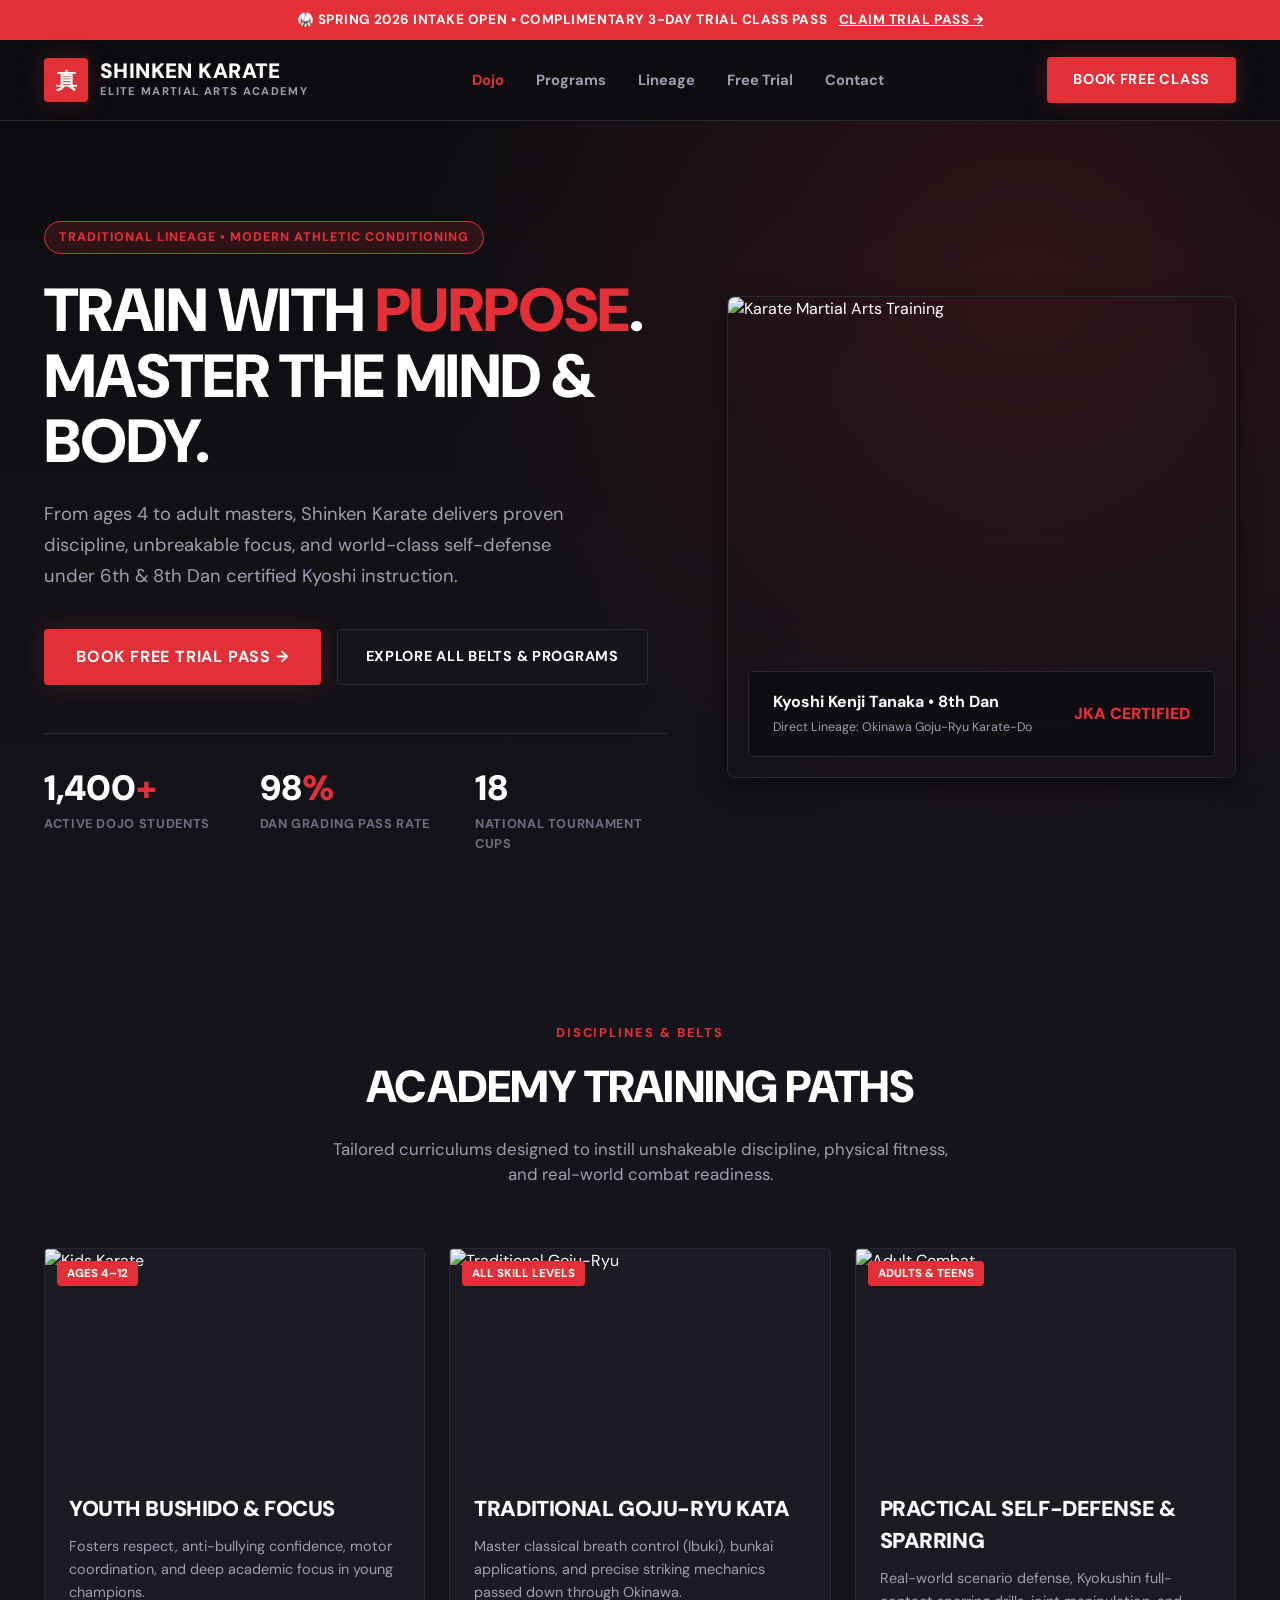
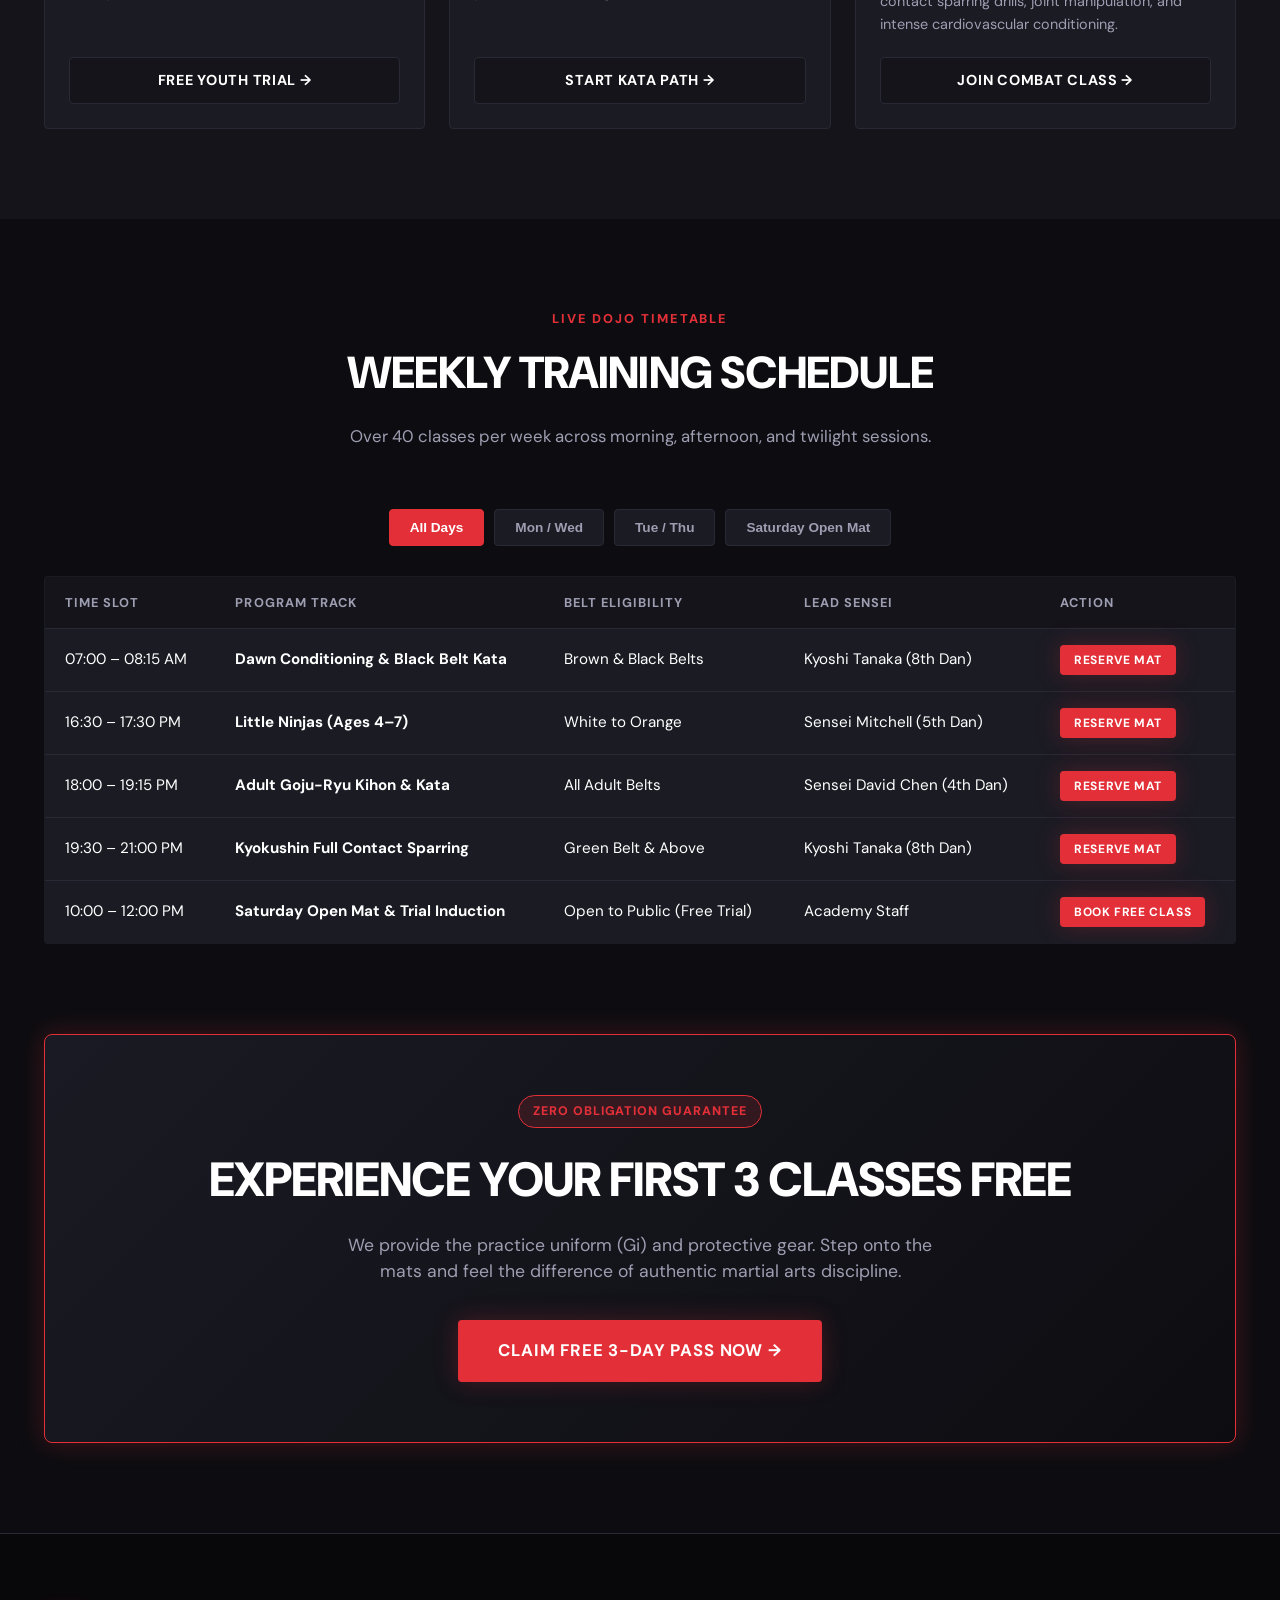
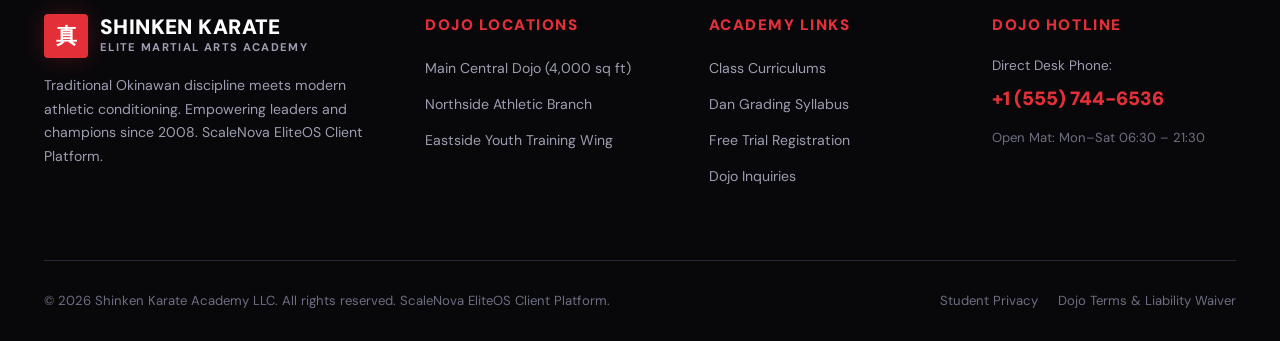
==== index.html @ 0f867ace "feat: initial release of scalenova-demo-08-shinken-martialarts" ====
<!DOCTYPE html>
<html lang="en">
<head>
  <meta charset="UTF-8">
  <meta name="viewport" content="width=device-width, initial-scale=1.0">
  <title>Shinken Karate Academy — Elite Martial Arts, Dojo & Self-Defense</title>
  <meta name="description" content="Train with purpose at Shinken Karate Academy. Expert coaching in Kids Karate, traditional Goju-Ryu kata, and Kyokushin combat conditioning. Built on ScaleNova EliteOS.">
  <link rel="icon" href="data:image/svg+xml,<svg xmlns='http://www.w3.org/2000/svg' viewBox='0 0 32 32'><rect width='32' height='32' fill='%23E33038'/><text x='16' y='22' font-family='sans-serif' font-size='18' font-weight='900' fill='%23FFFFFF' text-anchor='middle'>真</text></svg>">
  <link rel="stylesheet" href="src/styles/theme.css">
</head>
<body>

  <!-- Top Alert -->
  <div class="alert-bar">
    🥋 Spring 2026 Intake Open &bull; Complimentary 3-Day Trial Class Pass <a href="trial.html">Claim Trial Pass &rarr;</a>
  </div>

  <!-- Header -->
  <header class="site-header">
    <div class="container header-inner">
      <a href="index.html" class="brand">
        <div class="brand-badge">真</div>
        <div>
          <div class="brand-name">SHINKEN KARATE</div>
          <div class="brand-sub">Elite Martial Arts Academy</div>
        </div>
      </a>

      <nav>
        <ul class="nav-links">
          <li><a href="index.html" class="nav-link active">Dojo</a></li>
          <li><a href="programs.html" class="nav-link">Programs</a></li>
          <li><a href="about.html" class="nav-link">Lineage</a></li>
          <li><a href="trial.html" class="nav-link">Free Trial</a></li>
          <li><a href="contact.html" class="nav-link">Contact</a></li>
        </ul>
      </nav>

      <div>
        <a href="trial.html" class="btn btn-primary">Book Free Class</a>
      </div>
    </div>
  </header>

  <!-- Hero Section -->
  <section class="hero">
    <div class="container">
      <div class="hero-grid">
        <div>
          <span class="hero-tag">Traditional Lineage &bull; Modern Athletic Conditioning</span>
          <h1 class="hero-title">Train With <span>Purpose</span>. Master The Mind & Body.</h1>
          <p class="hero-lead">From ages 4 to adult masters, Shinken Karate delivers proven discipline, unbreakable focus, and world-class self-defense under 6th & 8th Dan certified Kyoshi instruction.</p>
          
          <div class="hero-cta">
            <a href="trial.html" class="btn btn-primary" style="padding:16px 32px; font-size:1rem;">Book Free Trial Pass &rarr;</a>
            <a href="programs.html" class="btn btn-outline" style="padding:16px 28px;">Explore All Belts & Programs</a>
          </div>

          <div class="hero-stats">
            <div>
              <div class="stat-val">1,400<span>+</span></div>
              <div class="stat-label">Active Dojo Students</div>
            </div>
            <div>
              <div class="stat-val">98<span>%</span></div>
              <div class="stat-label">Dan Grading Pass Rate</div>
            </div>
            <div>
              <div class="stat-val">18</div>
              <div class="stat-label">National Tournament Cups</div>
            </div>
          </div>
        </div>

        <div>
          <div class="hero-img-card">
            <img src="https://images.unsplash.com/photo-1555597673-b21d5c935865?auto=format&fit=crop&w=800&q=80" alt="Karate Martial Arts Training">
            <div class="hero-overlay-badge">
              <div>
                <strong style="color:#FFF; display:block;">Kyoshi Kenji Tanaka &bull; 8th Dan</strong>
                <span style="font-size:0.78rem; color:var(--text-muted);">Direct Lineage: Okinawa Goju-Ryu Karate-Do</span>
              </div>
              <span style="color:var(--color-crimson); font-weight:900;">JKA CERTIFIED</span>
            </div>
          </div>
        </div>
      </div>
    </div>
  </section>

  <!-- Programs -->
  <section class="section" style="background:var(--bg-secondary);">
    <div class="container">
      <div class="section-header">
        <span class="section-tag">Disciplines & Belts</span>
        <h2 class="section-title">Academy Training Paths</h2>
        <p class="section-desc">Tailored curriculums designed to instill unshakeable discipline, physical fitness, and real-world combat readiness.</p>
      </div>

      <div class="program-grid">
        <div class="program-card">
          <div class="program-thumb">
            <img src="https://images.unsplash.com/photo-1517838277536-f5f99be501cd?auto=format&fit=crop&w=600&q=80" alt="Kids Karate">
            <span class="program-badge">Ages 4–12</span>
          </div>
          <div class="program-body">
            <h3 class="program-title">Youth Bushido & Focus</h3>
            <p class="program-desc">Fosters respect, anti-bullying confidence, motor coordination, and deep academic focus in young champions.</p>
            <a href="trial.html?program=Youth+Bushido" class="btn btn-outline">Free Youth Trial &rarr;</a>
          </div>
        </div>

        <div class="program-card">
          <div class="program-thumb">
            <img src="https://images.unsplash.com/photo-1544367567-0f2fcb009e0b?auto=format&fit=crop&w=600&q=80" alt="Traditional Goju-Ryu">
            <span class="program-badge">All Skill Levels</span>
          </div>
          <div class="program-body">
            <h3 class="program-title">Traditional Goju-Ryu Kata</h3>
            <p class="program-desc">Master classical breath control (Ibuki), bunkai applications, and precise striking mechanics passed down through Okinawa.</p>
            <a href="trial.html?program=Traditional+Kata" class="btn btn-outline">Start Kata Path &rarr;</a>
          </div>
        </div>

        <div class="program-card">
          <div class="program-thumb">
            <img src="https://images.unsplash.com/photo-1517438322307-e67111335449?auto=format&fit=crop&w=600&q=80" alt="Adult Combat">
            <span class="program-badge">Adults & Teens</span>
          </div>
          <div class="program-body">
            <h3 class="program-title">Practical Self-Defense & Sparring</h3>
            <p class="program-desc">Real-world scenario defense, Kyokushin full-contact sparring drills, joint manipulation, and intense cardiovascular conditioning.</p>
            <a href="trial.html?program=Self+Defense" class="btn btn-outline">Join Combat Class &rarr;</a>
          </div>
        </div>
      </div>
    </div>
  </section>

  <!-- Interactive Class Schedule Table -->
  <section class="section">
    <div class="container">
      <div class="section-header">
        <span class="section-tag">Live Dojo Timetable</span>
        <h2 class="section-title">Weekly Training Schedule</h2>
        <p class="section-desc">Over 40 classes per week across morning, afternoon, and twilight sessions.</p>
      </div>

      <div class="schedule-tabs">
        <button class="tab-btn active" onclick="filterSchedule('all')">All Days</button>
        <button class="tab-btn" onclick="filterSchedule('mon')">Mon / Wed</button>
        <button class="tab-btn" onclick="filterSchedule('tue')">Tue / Thu</button>
        <button class="tab-btn" onclick="filterSchedule('sat')">Saturday Open Mat</button>
      </div>

      <table class="schedule-table">
        <thead>
          <tr>
            <th>Time Slot</th>
            <th>Program Track</th>
            <th>Belt Eligibility</th>
            <th>Lead Sensei</th>
            <th>Action</th>
          </tr>
        </thead>
        <tbody id="schedule-body">
          <tr data-day="mon">
            <td>07:00 – 08:15 AM</td>
            <td><strong>Dawn Conditioning & Black Belt Kata</strong></td>
            <td>Brown & Black Belts</td>
            <td>Kyoshi Tanaka (8th Dan)</td>
            <td><a href="trial.html" class="btn btn-primary" style="padding:6px 14px; font-size:0.75rem;">Reserve Mat</a></td>
          </tr>
          <tr data-day="mon">
            <td>16:30 – 17:30 PM</td>
            <td><strong>Little Ninjas (Ages 4–7)</strong></td>
            <td>White to Orange</td>
            <td>Sensei Mitchell (5th Dan)</td>
            <td><a href="trial.html" class="btn btn-primary" style="padding:6px 14px; font-size:0.75rem;">Reserve Mat</a></td>
          </tr>
          <tr data-day="tue">
            <td>18:00 – 19:15 PM</td>
            <td><strong>Adult Goju-Ryu Kihon & Kata</strong></td>
            <td>All Adult Belts</td>
            <td>Sensei David Chen (4th Dan)</td>
            <td><a href="trial.html" class="btn btn-primary" style="padding:6px 14px; font-size:0.75rem;">Reserve Mat</a></td>
          </tr>
          <tr data-day="tue">
            <td>19:30 – 21:00 PM</td>
            <td><strong>Kyokushin Full Contact Sparring</strong></td>
            <td>Green Belt & Above</td>
            <td>Kyoshi Tanaka (8th Dan)</td>
            <td><a href="trial.html" class="btn btn-primary" style="padding:6px 14px; font-size:0.75rem;">Reserve Mat</a></td>
          </tr>
          <tr data-day="sat">
            <td>10:00 – 12:00 PM</td>
            <td><strong>Saturday Open Mat & Trial Induction</strong></td>
            <td>Open to Public (Free Trial)</td>
            <td>Academy Staff</td>
            <td><a href="trial.html" class="btn btn-primary" style="padding:6px 14px; font-size:0.75rem;">Book Free Class</a></td>
          </tr>
        </tbody>
      </table>
    </div>
  </section>

  <!-- Free Trial Banner -->
  <section class="section" style="padding-top:0;">
    <div class="container">
      <div class="trial-banner">
        <span class="hero-tag" style="margin-bottom:16px;">Zero Obligation Guarantee</span>
        <h2 style="font-size:3rem; margin-bottom:16px; text-transform:uppercase;">Experience Your First 3 Classes Free</h2>
        <p style="color:var(--text-muted); max-width:600px; margin:0 auto 36px; font-size:1.1rem;">We provide the practice uniform (Gi) and protective gear. Step onto the mats and feel the difference of authentic martial arts discipline.</p>
        <a href="trial.html" class="btn btn-primary" style="padding:18px 40px; font-size:1.05rem;">Claim Free 3-Day Pass Now &rarr;</a>
      </div>
    </div>
  </section>

  <!-- Footer -->
  <footer class="site-footer">
    <div class="container">
      <div class="footer-grid">
        <div>
          <div class="brand" style="margin-bottom:16px;">
            <div class="brand-badge">真</div>
            <div>
              <div class="brand-name">SHINKEN KARATE</div>
              <div class="brand-sub">Elite Martial Arts Academy</div>
            </div>
          </div>
          <p style="color:var(--text-muted); font-size:0.88rem; line-height:1.7;">Traditional Okinawan discipline meets modern athletic conditioning. Empowering leaders and champions since 2008. ScaleNova EliteOS Client Platform.</p>
        </div>
        <div class="footer-col">
          <h4>Dojo Locations</h4>
          <ul class="footer-links">
            <li><a href="#">Main Central Dojo (4,000 sq ft)</a></li>
            <li><a href="#">Northside Athletic Branch</a></li>
            <li><a href="#">Eastside Youth Training Wing</a></li>
          </ul>
        </div>
        <div class="footer-col">
          <h4>Academy Links</h4>
          <ul class="footer-links">
            <li><a href="programs.html">Class Curriculums</a></li>
            <li><a href="about.html">Dan Grading Syllabus</a></li>
            <li><a href="trial.html">Free Trial Registration</a></li>
            <li><a href="contact.html">Dojo Inquiries</a></li>
          </ul>
        </div>
        <div class="footer-col">
          <h4>Dojo Hotline</h4>
          <p style="color:var(--text-muted); font-size:0.85rem; margin-bottom:8px;">Direct Desk Phone:</p>
          <div style="font-size:1.2rem; font-weight:900; color:var(--color-crimson); margin-bottom:14px;">+1 (555) 744-6536</div>
          <div style="font-size:0.82rem; color:var(--text-light);">Open Mat: Mon–Sat 06:30 – 21:30</div>
        </div>
      </div>

      <div class="footer-bottom">
        <div>&copy; 2026 Shinken Karate Academy LLC. All rights reserved. ScaleNova EliteOS Client Platform.</div>
        <div style="display:flex; gap:20px;">
          <a href="privacy.html">Student Privacy</a>
          <a href="terms.html">Dojo Terms & Liability Waiver</a>
        </div>
      </div>
    </div>
  </footer>

  <script src="src/services/api.js"></script>
  <script>
    function filterSchedule(day) {
      document.querySelectorAll('.tab-btn').forEach(b => b.classList.remove('active'));
      event.target.classList.add('active');
      const rows = document.querySelectorAll('#schedule-body tr');
      rows.forEach(r => {
        if (day === 'all' || r.getAttribute('data-day') === day) {
          r.style.display = '';
        } else {
          r.style.display = 'none';
        }
      });
    }
  </script>
</body>
</html>
---- src/styles/theme.css ----
/* ==============================================================================
   SCALENOVA SYSTEMS — DEMO 08: SHINKEN KARATE ACADEMY
   Martial Arts & Athletic Training Center Design System
   ============================================================================== */

@import url('https://fonts.googleapis.com/css2?family=DM+Sans:ital,wght@0,400;0,500;0,700;0,900;1,700&display=swap');

:root {
  --bg-primary: #0D0D11;
  --bg-secondary: #14141A;
  --bg-card: #1B1B24;
  --surface-overlay: rgba(13, 13, 17, 0.95);
  --border-subtle: #292936;
  --border-crimson: #E33038;
  
  --color-crimson: #E33038;
  --color-crimson-hover: #C52229;
  --color-gold: #C29F3E;
  --color-belt-white: #FFFFFF;
  --color-belt-black: #000000;
  
  --text-main: #FFFFFF;
  --text-muted: #9E9EB2;
  --text-light: #6E6E82;

  --shadow-card: 0 8px 24px rgba(0, 0, 0, 0.5);
  --shadow-red-glow: 0 0 24px rgba(227, 48, 56, 0.25);

  --font-main: 'DM Sans', -apple-system, BlinkMacSystemFont, sans-serif;
  
  --radius-sm: 4px;
  --radius-md: 8px;
  --radius-lg: 16px;
  --radius-full: 9999px;
  --transition: all 0.25s cubic-bezier(0.16, 1, 0.3, 1);
}

* { box-sizing: border-box; margin: 0; padding: 0; }

body {
  background-color: var(--bg-primary);
  color: var(--text-main);
  font-family: var(--font-main);
  line-height: 1.5;
  -webkit-font-smoothing: antialiased;
  overflow-x: hidden;
}

h1, h2, h3, h4 {
  font-weight: 900;
  letter-spacing: -0.02em;
  color: var(--text-main);
}

a { color: inherit; text-decoration: none; }

.container {
  width: 100%;
  max-width: 1240px;
  margin: 0 auto;
  padding: 0 24px;
}

/* Dispatch Alert */
.alert-bar {
  background-color: var(--color-crimson);
  color: #FFF;
  font-size: 0.84rem;
  font-weight: 700;
  text-align: center;
  padding: 10px 0;
  letter-spacing: 0.04em;
  text-transform: uppercase;
}
.alert-bar a { text-decoration: underline; margin-left: 8px; }

/* Site Header */
.site-header {
  position: sticky;
  top: 0;
  z-index: 100;
  background: var(--surface-overlay);
  backdrop-filter: blur(14px);
  border-bottom: 1px solid var(--border-subtle);
}
.header-inner {
  display: flex;
  align-items: center;
  justify-content: space-between;
  height: 80px;
}
.brand {
  display: flex;
  align-items: center;
  gap: 12px;
}
.brand-badge {
  width: 44px;
  height: 44px;
  background: var(--color-crimson);
  border-radius: var(--radius-sm);
  display: flex;
  align-items: center;
  justify-content: center;
  color: #FFF;
  font-weight: 900;
  font-size: 1.3rem;
  box-shadow: var(--shadow-red-glow);
}
.brand-name {
  font-size: 1.3rem;
  font-weight: 900;
  letter-spacing: 0.02em;
  line-height: 1.1;
}
.brand-sub {
  font-size: 0.7rem;
  color: var(--text-muted);
  text-transform: uppercase;
  letter-spacing: 0.12em;
  font-weight: 700;
}

.nav-links {
  display: flex;
  gap: 32px;
  list-style: none;
}
.nav-link {
  font-size: 0.92rem;
  font-weight: 700;
  color: var(--text-muted);
  transition: var(--transition);
  padding: 6px 0;
}
.nav-link:hover, .nav-link.active {
  color: var(--color-crimson);
}

.btn {
  display: inline-flex;
  align-items: center;
  justify-content: center;
  gap: 8px;
  padding: 12px 26px;
  border-radius: var(--radius-sm);
  font-weight: 700;
  font-size: 0.9rem;
  text-transform: uppercase;
  letter-spacing: 0.05em;
  cursor: pointer;
  transition: var(--transition);
  border: none;
}
.btn-primary {
  background: var(--color-crimson);
  color: #FFF;
  box-shadow: var(--shadow-red-glow);
}
.btn-primary:hover {
  background: var(--color-crimson-hover);
  transform: translateY(-2px);
}
.btn-outline {
  border: 1px solid var(--border-subtle);
  background: var(--bg-secondary);
  color: #FFF;
}
.btn-outline:hover {
  border-color: var(--color-crimson);
  color: var(--color-crimson);
}

/* Hero Section */
.hero {
  padding: 100px 0 80px;
  background: radial-gradient(circle at 80% 20%, rgba(227, 48, 56, 0.15) 0%, transparent 50%),
              linear-gradient(180deg, var(--bg-primary) 0%, var(--bg-secondary) 100%);
}
.hero-grid {
  display: grid;
  grid-template-columns: 1.1fr 0.9fr;
  gap: 60px;
  align-items: center;
}
.hero-tag {
  display: inline-flex;
  align-items: center;
  gap: 8px;
  background: rgba(227, 48, 56, 0.15);
  border: 1px solid var(--color-crimson);
  color: var(--color-crimson);
  padding: 6px 14px;
  border-radius: var(--radius-full);
  font-size: 0.78rem;
  font-weight: 800;
  letter-spacing: 0.08em;
  text-transform: uppercase;
  margin-bottom: 24px;
}
.hero-title {
  font-size: 3.8rem;
  line-height: 1.08;
  margin-bottom: 24px;
  text-transform: uppercase;
}
.hero-title span {
  color: var(--color-crimson);
}
.hero-lead {
  font-size: 1.15rem;
  color: var(--text-muted);
  line-height: 1.7;
  margin-bottom: 36px;
  max-width: 560px;
}
.hero-cta {
  display: flex;
  gap: 16px;
  margin-bottom: 48px;
  flex-wrap: wrap;
}
.hero-stats {
  display: grid;
  grid-template-columns: repeat(3, 1fr);
  gap: 24px;
  border-top: 1px solid var(--border-subtle);
  padding-top: 28px;
}
.stat-val {
  font-size: 2.2rem;
  font-weight: 900;
  color: #FFF;
}
.stat-val span { color: var(--color-crimson); }
.stat-label {
  font-size: 0.8rem;
  color: var(--text-light);
  font-weight: 700;
  text-transform: uppercase;
  letter-spacing: 0.05em;
}

.hero-img-card {
  position: relative;
  border-radius: var(--radius-md);
  overflow: hidden;
  border: 1px solid var(--border-subtle);
  box-shadow: var(--shadow-card);
}
.hero-img-card img {
  width: 100%;
  height: 480px;
  object-fit: cover;
  display: block;
}
.hero-overlay-badge {
  position: absolute;
  bottom: 20px;
  left: 20px;
  right: 20px;
  background: rgba(13, 13, 17, 0.85);
  backdrop-filter: blur(10px);
  border: 1px solid var(--border-subtle);
  padding: 18px 24px;
  border-radius: var(--radius-sm);
  display: flex;
  justify-content: space-between;
  align-items: center;
}

/* Programs Section */
.section {
  padding: 90px 0;
}
.section-header {
  text-align: center;
  max-width: 640px;
  margin: 0 auto 60px;
}
.section-tag {
  color: var(--color-crimson);
  font-size: 0.8rem;
  font-weight: 800;
  letter-spacing: 0.15em;
  text-transform: uppercase;
  margin-bottom: 12px;
  display: block;
}
.section-title {
  font-size: 2.8rem;
  text-transform: uppercase;
  margin-bottom: 16px;
}
.section-desc {
  color: var(--text-muted);
  font-size: 1.05rem;
}

.program-grid {
  display: grid;
  grid-template-columns: repeat(auto-fit, minmax(280px, 1fr));
  gap: 24px;
}
.program-card {
  background: var(--bg-card);
  border: 1px solid var(--border-subtle);
  border-radius: var(--radius-sm);
  overflow: hidden;
  transition: var(--transition);
  display: flex;
  flex-direction: column;
}
.program-card:hover {
  border-color: var(--color-crimson);
  transform: translateY(-6px);
  box-shadow: var(--shadow-card);
}
.program-thumb {
  height: 220px;
  overflow: hidden;
  position: relative;
}
.program-thumb img {
  width: 100%;
  height: 100%;
  object-fit: cover;
  transition: transform 0.5s ease;
}
.program-card:hover .program-thumb img {
  transform: scale(1.08);
}
.program-badge {
  position: absolute;
  top: 12px;
  left: 12px;
  background: var(--color-crimson);
  color: #FFF;
  font-size: 0.72rem;
  font-weight: 800;
  padding: 4px 10px;
  border-radius: var(--radius-sm);
  text-transform: uppercase;
}
.program-body {
  padding: 24px;
  display: flex;
  flex-direction: column;
  flex-grow: 1;
}
.program-title {
  font-size: 1.35rem;
  margin-bottom: 10px;
  text-transform: uppercase;
}
.program-desc {
  font-size: 0.9rem;
  color: var(--text-muted);
  line-height: 1.6;
  margin-bottom: 20px;
  flex-grow: 1;
}

/* Schedule Table */
.schedule-tabs {
  display: flex;
  justify-content: center;
  gap: 10px;
  margin-bottom: 30px;
  flex-wrap: wrap;
}
.tab-btn {
  padding: 10px 20px;
  background: var(--bg-card);
  border: 1px solid var(--border-subtle);
  color: var(--text-muted);
  font-weight: 700;
  font-size: 0.85rem;
  border-radius: var(--radius-sm);
  cursor: pointer;
  transition: var(--transition);
}
.tab-btn.active, .tab-btn:hover {
  background: var(--color-crimson);
  color: #FFF;
  border-color: var(--color-crimson);
}
.schedule-table {
  width: 100%;
  border-collapse: collapse;
  background: var(--bg-card);
  border-radius: var(--radius-sm);
  overflow: hidden;
  border: 1px solid var(--border-subtle);
}
.schedule-table th, .schedule-table td {
  padding: 16px 20px;
  text-align: left;
  border-bottom: 1px solid var(--border-subtle);
}
.schedule-table th {
  background: var(--bg-secondary);
  color: var(--text-muted);
  font-size: 0.8rem;
  text-transform: uppercase;
  letter-spacing: 0.08em;
}
.schedule-table td {
  font-size: 0.95rem;
}

/* Free Trial Callout */
.trial-banner {
  background: linear-gradient(135deg, #1A1A24 0%, #0D0D11 100%);
  border: 1px solid var(--color-crimson);
  border-radius: var(--radius-md);
  padding: 60px 40px;
  text-align: center;
  box-shadow: var(--shadow-red-glow);
}

/* Footer */
.site-footer {
  background: #08080B;
  border-top: 1px solid var(--border-subtle);
  padding: 80px 0 30px;
}
.footer-grid {
  display: grid;
  grid-template-columns: 1.4fr 1fr 1fr 1fr;
  gap: 40px;
  margin-bottom: 60px;
}
.footer-col h4 {
  font-size: 0.95rem;
  color: var(--color-crimson);
  text-transform: uppercase;
  letter-spacing: 0.1em;
  margin-bottom: 20px;
}
.footer-links { list-style: none; }
.footer-links li { margin-bottom: 12px; }
.footer-links a {
  font-size: 0.88rem;
  color: var(--text-muted);
  transition: var(--transition);
}
.footer-links a:hover { color: #FFF; }
.footer-bottom {
  border-top: 1px solid var(--border-subtle);
  padding-top: 30px;
  display: flex;
  justify-content: space-between;
  font-size: 0.82rem;
  color: var(--text-light);
}

@media(max-width: 900px) {
  .hero-grid { grid-template-columns: 1fr; }
  .footer-grid { grid-template-columns: 1fr 1fr; }
}
@media(max-width: 600px) {
  .nav-links { display: none; }
  .hero-title { font-size: 2.6rem; }
  .footer-grid { grid-template-columns: 1fr; }
}
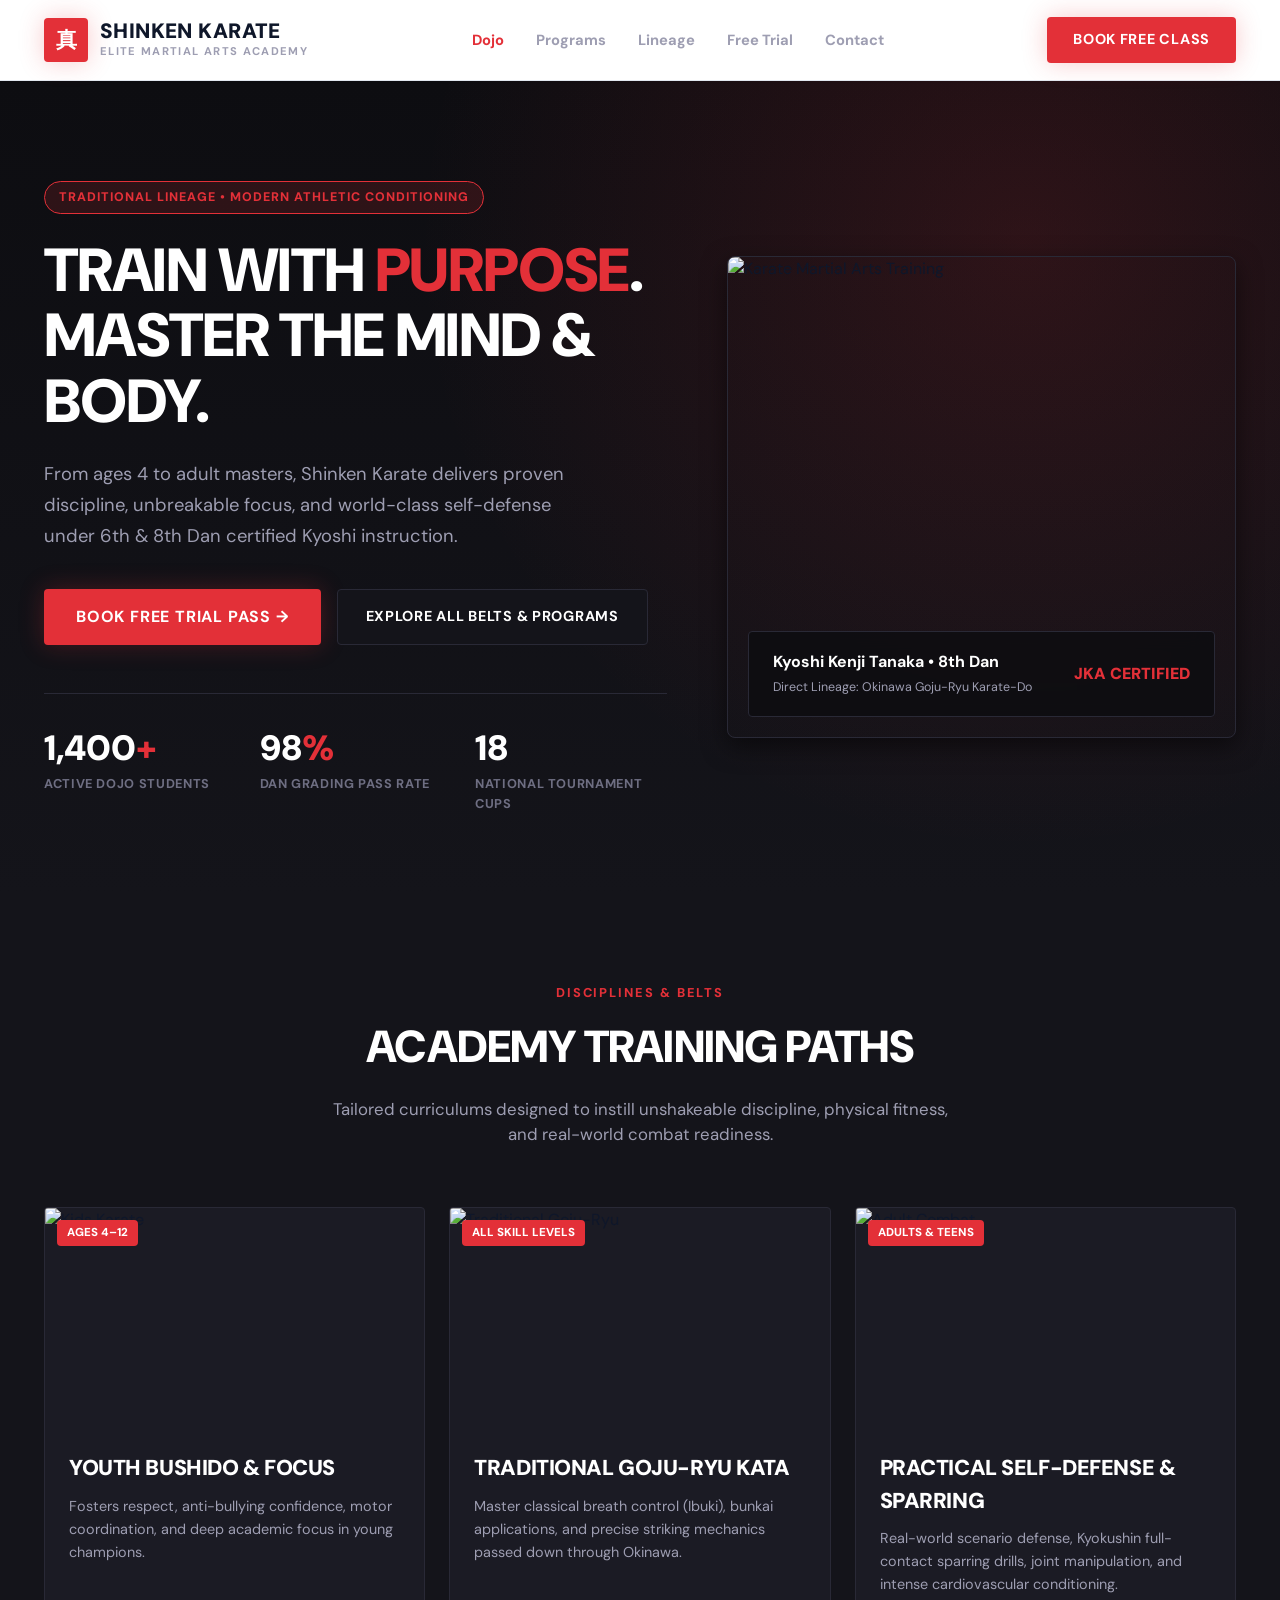
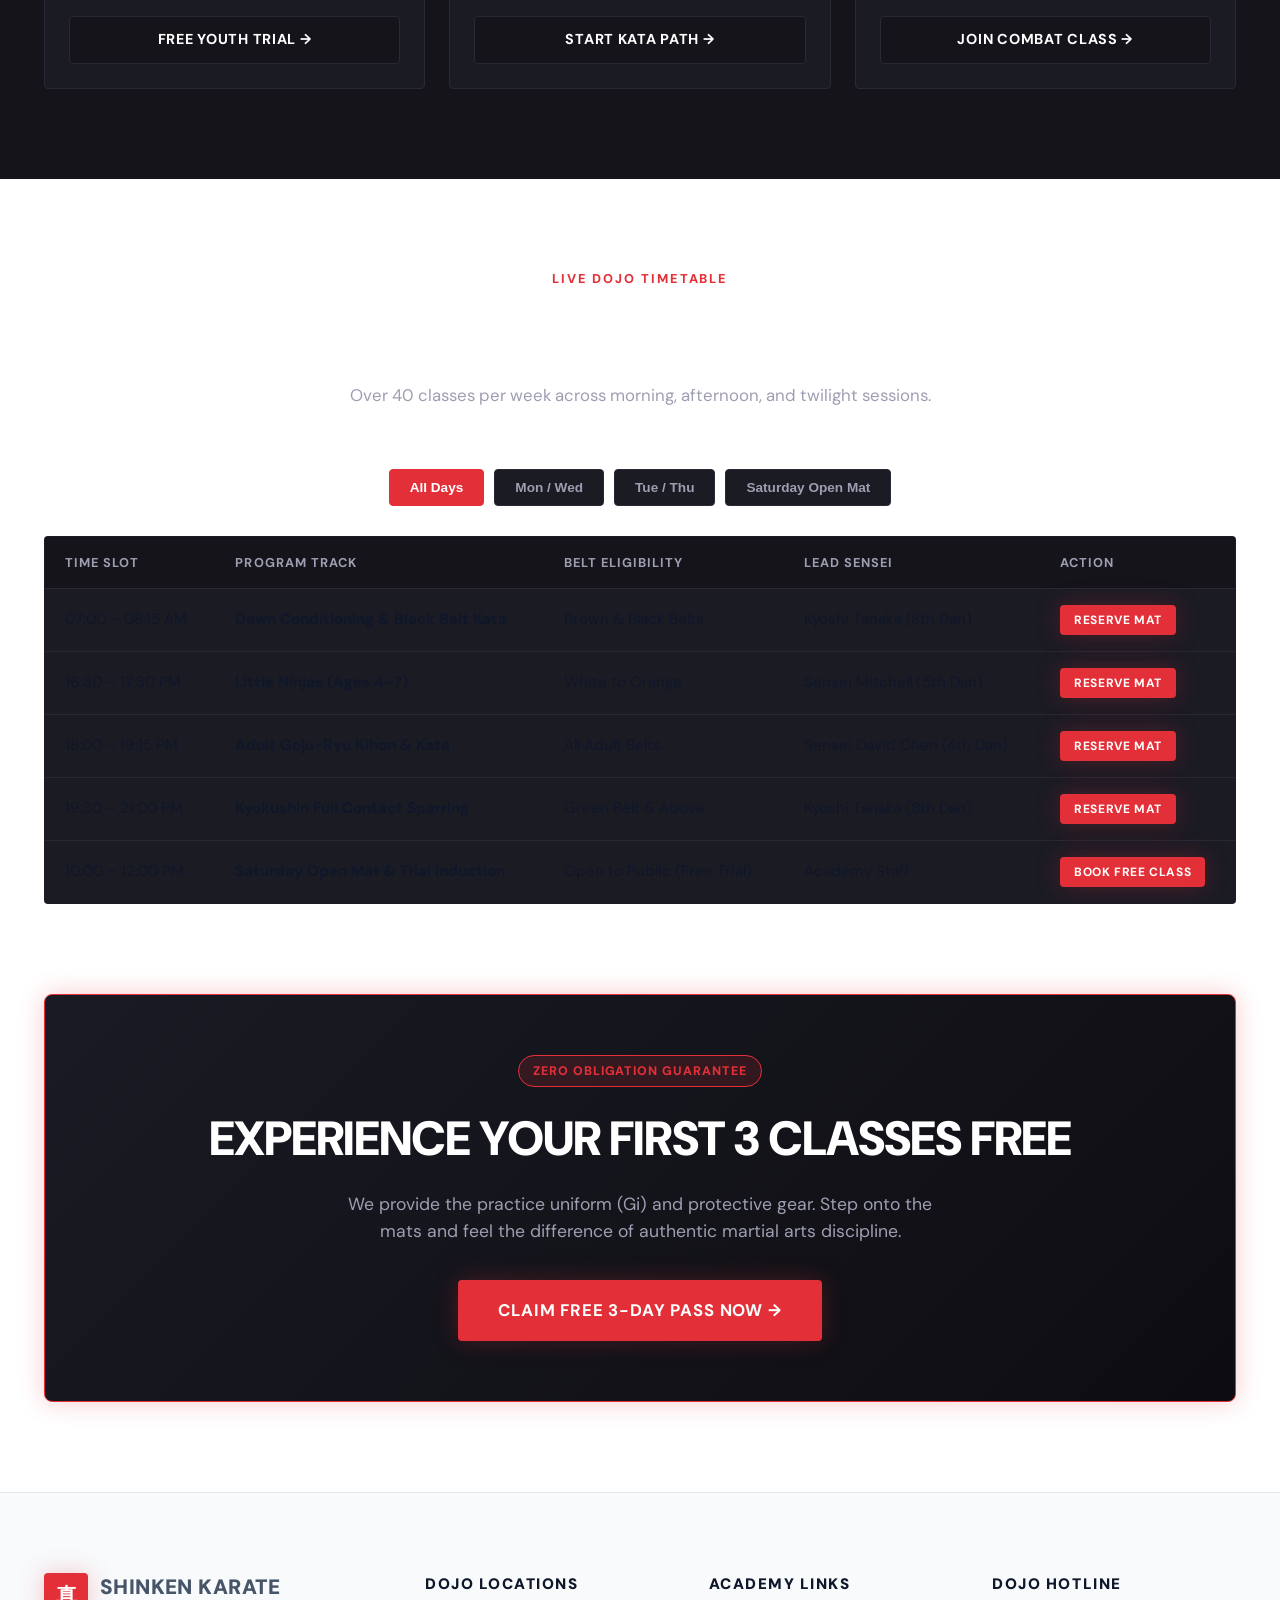
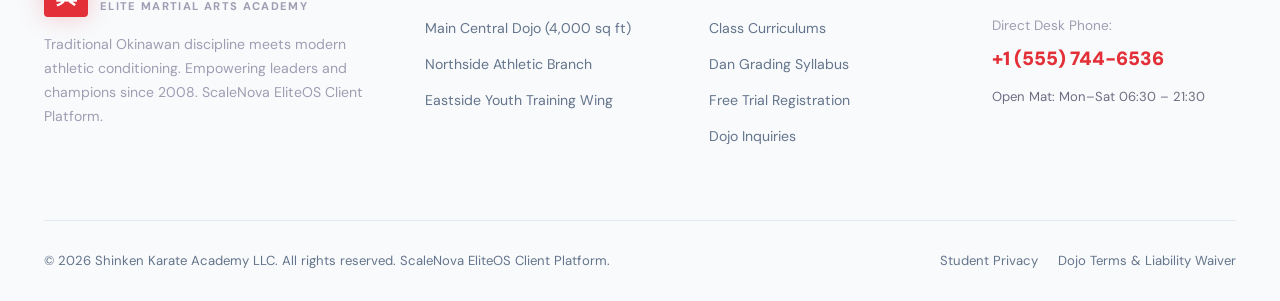
==== commit 74a796ab: "fix(mobile): remove top contact and announcement banner for improved mobile UX" ====
--- a/index.html
+++ b/index.html
@@ -10,12 +10,6 @@
 </head>
 <body>
 
-  <!-- Top Alert -->
-  <div class="alert-bar">
-    🥋 Spring 2026 Intake Open &bull; Complimentary 3-Day Trial Class Pass <a href="trial.html">Claim Trial Pass &rarr;</a>
-  </div>
-
-  <!-- Header -->
   <header class="site-header">
     <div class="container header-inner">
       <a href="index.html" class="brand">
--- a/src/styles/theme.css
+++ b/src/styles/theme.css
@@ -464,3 +464,220 @@
   .hero-title { font-size: 2.6rem; }
   .footer-grid { grid-template-columns: 1fr; }
 }
+\n
+/* =========================================================================
+ * SCALENOVA PREMIUM LIGHT LUXURY & MOTIONSITES.AI DESIGN SYSTEM TOKENS
+ * Mobile-First Single-Column Stacked Forms, Light Luxury Aesthetic,
+ * Micro-Animations, Smooth In-Window Navigation & Floating Indicators.
+ * ========================================================================= */
+
+:root {
+  --sn-bg-primary: #FFFFFF;
+  --sn-bg-secondary: #F8FAFC;
+  --sn-bg-tertiary: #F1F5F9;
+  --sn-card-bg: #FFFFFF;
+  --sn-border-subtle: #E2E8F0;
+  --sn-border-focus: #3B82F6;
+  --sn-text-main: #0F172A;
+  --sn-text-body: #334155;
+  --sn-text-muted: #64748B;
+  --sn-shadow-card: 0 4px 20px -2px rgba(15, 23, 42, 0.05), 0 2px 6px -1px rgba(15, 23, 42, 0.02);
+  --sn-shadow-hover: 0 20px 35px -10px rgba(15, 23, 42, 0.08), 0 1px 3px rgba(0, 0, 0, 0.05);
+}
+
+/* 1. LIGHT LUXURY BACKGROUND TRANSFORMATION */
+body {
+  background-color: #FFFFFF !important;
+  color: #0F172A !important;
+  overflow-x: hidden !important;
+}
+
+.top-dispatch-bar {
+  background: #F1F5F9 !important;
+  color: #0F172A !important;
+  border-bottom: 1px solid #E2E8F0 !important;
+}
+
+.top-dispatch-bar a {
+  color: #0F172A !important;
+}
+
+.site-header {
+  background: rgba(255, 255, 255, 0.94) !important;
+  backdrop-filter: blur(16px) !important;
+  -webkit-backdrop-filter: blur(16px) !important;
+  border-bottom: 1px solid #E2E8F0 !important;
+  box-shadow: 0 1px 4px rgba(0, 0, 0, 0.03) !important;
+}
+
+.site-footer {
+  background-color: #F8FAFC !important;
+  color: #475569 !important;
+  border-top: 1px solid #E2E8F0 !important;
+}
+
+.site-footer h3, .site-footer h4, .footer-brand h3, .footer-col h4, .footer-column h4 {
+  color: #0F172A !important;
+}
+
+.site-footer a {
+  color: #64748B !important;
+  transition: color 0.2s ease !important;
+}
+
+.site-footer a:hover {
+  color: #2563EB !important;
+}
+
+.footer-bottom {
+  border-top: 1px solid #E2E8F0 !important;
+  color: #64748B !important;
+}
+
+/* 2. MOBILE-FIRST SINGLE-COLUMN STACKED FORMS (ZERO COLLISION) */
+form {
+  display: flex !important;
+  flex-direction: column !important;
+  width: 100% !important;
+}
+
+.form-row-2col, .form-row, .form-grid, .grid-cols-2 {
+  display: flex !important;
+  flex-direction: column !important;
+  width: 100% !important;
+  gap: 16px !important;
+  margin-bottom: 0 !important;
+}
+
+.form-group, .field, .input-group {
+  width: 100% !important;
+  display: flex !important;
+  flex-direction: column !important;
+  gap: 6px !important;
+  margin-bottom: 18px !important;
+  box-sizing: border-box !important;
+}
+
+.form-group label, .field label {
+  font-size: 0.875rem !important;
+  font-weight: 600 !important;
+  color: #1E293B !important;
+  margin-bottom: 4px !important;
+  display: block !important;
+  letter-spacing: -0.01em !important;
+}
+
+.form-group input, .form-group select, .form-group textarea,
+.field input, .field select, .field textarea,
+input[type="text"], input[type="email"], input[type="tel"], input[type="date"], input[type="number"], select, textarea {
+  width: 100% !important;
+  max-width: 100% !important;
+  box-sizing: border-box !important;
+  display: block !important;
+  padding: 13px 16px !important;
+  border: 1px solid #CBD5E1 !important;
+  border-radius: 10px !important;
+  background-color: #FFFFFF !important;
+  color: #0F172A !important;
+  font-size: 0.95rem !important;
+  line-height: 1.5 !important;
+  font-family: inherit !important;
+  transition: all 0.2s cubic-bezier(0.16, 1, 0.3, 1) !important;
+}
+
+.form-group input:focus, .form-group select:focus, .form-group textarea:focus,
+input:focus, select:focus, textarea:focus {
+  outline: none !important;
+  border-color: #3B82F6 !important;
+  box-shadow: 0 0 0 3px rgba(59, 130, 246, 0.16) !important;
+  background-color: #FFFFFF !important;
+}
+
+/* 3. MOTIONSITES.AI & 21ST.DEV ANIMATIONS & FLOATS */
+@keyframes floatSlowBadge {
+  0%, 100% { transform: translateY(0px); }
+  50% { transform: translateY(-5px); }
+}
+
+@keyframes pulseGlowEmerald {
+  0%, 100% { box-shadow: 0 0 0 0 rgba(16, 185, 129, 0.4); }
+  50% { box-shadow: 0 0 0 6px rgba(16, 185, 129, 0); }
+}
+
+.pulse-indicator, .live-indicator, .status-dot {
+  display: inline-block !important;
+  width: 8px !important;
+  height: 8px !important;
+  border-radius: 50% !important;
+  background-color: #10B981 !important;
+  animation: pulseGlowEmerald 2s infinite !important;
+  margin-right: 6px !important;
+  vertical-align: middle !important;
+}
+
+.bento-card, .card, .service-card, .feature-card, .product-card, .pricing-card, .case-card {
+  background: #FFFFFF !important;
+  border: 1px solid #E2E8F0 !important;
+  border-radius: 16px !important;
+  box-shadow: var(--sn-shadow-card) !important;
+  transition: all 0.3s cubic-bezier(0.16, 1, 0.3, 1) !important;
+}
+
+.bento-card:hover, .card:hover, .service-card:hover, .feature-card:hover, .product-card:hover, .pricing-card:hover, .case-card:hover {
+  transform: translateY(-4px) !important;
+  border-color: #CBD5E1 !important;
+  box-shadow: var(--sn-shadow-hover) !important;
+}
+
+/* 4. SUBPAGE IN-WINDOW BREADCRUMB & NAVIGATION */
+.subpage-nav-bar {
+  background: #F8FAFC !important;
+  border-bottom: 1px solid #E2E8F0 !important;
+  padding: 12px 0 !important;
+  position: relative !important;
+  z-index: 40 !important;
+}
+
+.btn-subpage-back {
+  display: inline-flex !important;
+  align-items: center !important;
+  gap: 6px !important;
+  background: #FFFFFF !important;
+  border: 1px solid #CBD5E1 !important;
+  color: #0F172A !important;
+  padding: 6px 14px !important;
+  border-radius: 8px !important;
+  font-weight: 600 !important;
+  font-size: 0.85rem !important;
+  cursor: pointer !important;
+  transition: all 0.2s ease !important;
+  box-shadow: 0 1px 3px rgba(0, 0, 0, 0.04) !important;
+}
+
+.btn-subpage-back:hover {
+  border-color: #3B82F6 !important;
+  color: #2563EB !important;
+  transform: translateX(-2px) !important;
+}
+
+/* 5. RESPONSIVE MOBILE POLISH */
+@media (max-width: 768px) {
+  .site-header {
+    padding: 12px 0 !important;
+  }
+  .container {
+    padding-left: 20px !important;
+    padding-right: 20px !important;
+  }
+  h1 {
+    font-size: 2.1rem !important;
+    line-height: 1.2 !important;
+  }
+  .site-footer {
+    padding: 50px 0 30px !important;
+  }
+  .footer-grid {
+    grid-template-columns: 1fr !important;
+    gap: 32px !important;
+  }
+}
